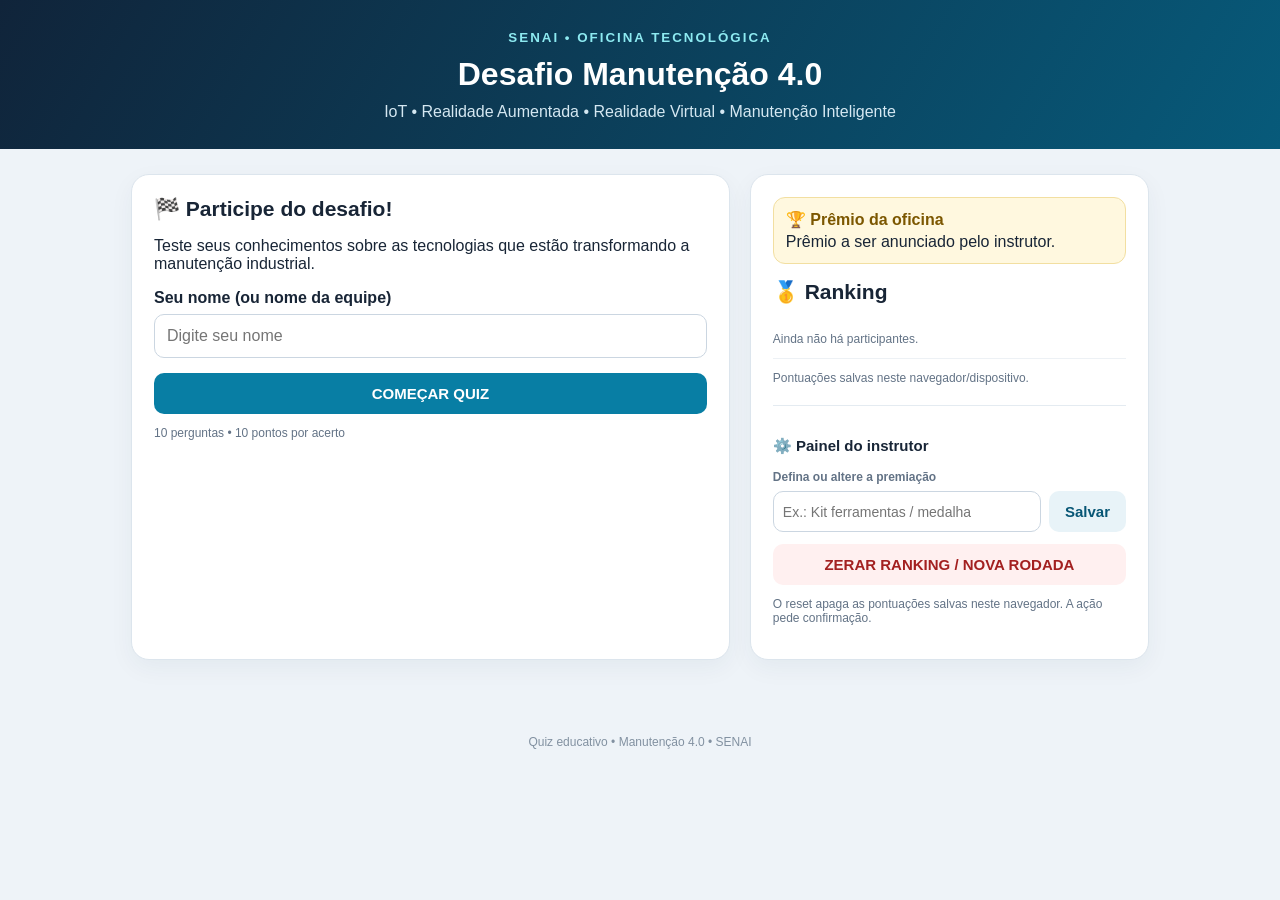
==== index.html @ 4c498d0b "Create index.html" ====
<!DOCTYPE html>
<html lang="pt-BR">
<head>
<meta charset="UTF-8">
<meta name="viewport" content="width=device-width, initial-scale=1">
<title>Quiz SENAI • Manutenção 4.0</title>
<style>
*{box-sizing:border-box}body{margin:0;background:#eef3f8;font-family:Arial,sans-serif;color:#182536}
header{background:linear-gradient(120deg,#10243a,#075a7a);color:white;padding:28px 18px;text-align:center}
header small{color:#8deaf1;letter-spacing:2px;font-weight:bold}h1{margin:10px 0}header p{color:#d5e8f2;margin:0}
main{max-width:1050px;margin:25px auto;padding:0 16px 35px}.layout{display:grid;grid-template-columns:1.5fr 1fr;gap:20px}
.panel{background:white;border:1px solid #dce5ed;border-radius:18px;padding:22px;box-shadow:0 8px 25px #16334a0d}
h2{margin:0 0 16px;font-size:21px}label{display:block;font-weight:bold;margin:12px 0 7px}
input{width:100%;padding:12px;border:1px solid #cbd6e1;border-radius:10px;font-size:16px}
button{border:0;border-radius:10px;padding:12px 16px;font-weight:bold;font-size:15px;cursor:pointer}
button:hover{filter:brightness(.97)}.primary{background:#087ea4;color:white;width:100%;margin-top:15px}
.secondary{background:#e8f3f8;color:#075675}.danger{background:#fff0f0;color:#a32020}
.small{font-size:12px;color:#637386}#quizBox{display:none}.progress{height:9px;background:#e5edf3;border-radius:20px;overflow:hidden;margin:14px 0}
#progressFill{height:100%;width:0;background:linear-gradient(90deg,#087ea4,#22c7d9)}
.question{font-size:20px;font-weight:bold;line-height:1.4;margin:18px 0}.answers{display:grid;gap:10px}
.answer{background:#f5f8fb;border:2px solid #e1e9f0;text-align:left;font-weight:normal;width:100%}
.answer.selected{border-color:#087ea4;background:#e3f6fb}.actions{display:flex;gap:10px;margin-top:15px}
.actions button{flex:1}.scoreBig{font-size:42px;font-weight:900;color:#087ea4;text-align:center;margin:8px}
#leaderboard{padding:0;margin:0;list-style:none}#leaderboard li{display:flex;justify-content:space-between;gap:10px;padding:12px 0;border-bottom:1px solid #edf1f5}
.rank{font-weight:bold;color:#087ea4;min-width:28px}.points{font-weight:bold}.winner{background:#fff8df;border-radius:8px;padding:3px 7px}
.prize{background:#fff8df;border:1px solid #f2dfa1;border-radius:12px;padding:12px;margin-bottom:16px}
.prize strong{display:block;color:#7c5700;margin-bottom:4px}.admin{margin-top:20px;border-top:1px solid #e4ebf1;padding-top:16px}
.admin h3{font-size:15px}.adminRow{display:flex;gap:8px}.adminRow input{font-size:14px;padding:9px}.adminRow button{white-space:nowrap}
.hidden{display:none!important}footer{text-align:center;color:#8291a1;font-size:12px;padding:15px}
@media(max-width:760px){.layout{grid-template-columns:1fr}.panel{padding:18px}}
</style></head><body>
<header><small>SENAI • OFICINA TECNOLÓGICA</small><h1>Desafio Manutenção 4.0</h1>
<p>IoT • Realidade Aumentada • Realidade Virtual • Manutenção Inteligente</p></header>
<main><div class="layout"><section class="panel">
<div id="welcome"><h2>🏁 Participe do desafio!</h2><p>Teste seus conhecimentos sobre as tecnologias que estão transformando a manutenção industrial.</p>
<label for="playerName">Seu nome (ou nome da equipe)</label><input id="playerName" maxlength="40" placeholder="Digite seu nome">
<button class="primary" onclick="startQuiz()">COMEÇAR QUIZ</button><p class="small">10 perguntas • 10 pontos por acerto</p></div>
<div id="quizBox"><div style="display:flex;justify-content:space-between"><b id="questionCounter"></b></div>
<div class="progress"><div id="progressFill"></div></div><div id="questionText" class="question"></div><div id="answerOptions" class="answers"></div>
<button id="nextBtn" class="primary" onclick="nextQuestion()" disabled>PRÓXIMA</button></div>
<div id="resultBox" class="hidden"><h2>🎉 Desafio concluído!</h2><div class="scoreBig" id="finalScore"></div><p id="resultMessage" style="text-align:center"></p>
<button class="primary" onclick="resetPlayerView()">NOVO PARTICIPANTE</button></div>
</section><aside class="panel">
<div class="prize"><strong>🏆 Prêmio da oficina</strong><div id="prizeDisplay">Prêmio a ser anunciado pelo instrutor.</div></div>
<h2>🥇 Ranking</h2><ol id="leaderboard"><li class="small">Ainda não há participantes.</li></ol>
<p class="small">Pontuações salvas neste navegador/dispositivo.</p><div class="admin"><h3>⚙️ Painel do instrutor</h3>
<label class="small" for="prizeInput">Defina ou altere a premiação</label><div class="adminRow"><input id="prizeInput" placeholder="Ex.: Kit ferramentas / medalha"><button class="secondary" onclick="savePrize()">Salvar</button></div>
<button class="danger" style="margin-top:12px;width:100%" onclick="resetRanking()">ZERAR RANKING / NOVA RODADA</button>
<p class="small">O reset apaga as pontuações salvas neste navegador. A ação pede confirmação.</p></div>
</aside></div></main><footer>Quiz educativo • Manutenção 4.0 • SENAI</footer>
<script>
// Banco de questões atualizado com distribuição equilibrada do gabarito (0=A, 1=B, 2=C, 3=D)
const bank=[
["O que caracteriza a Manutenção 4.0?",["Consertar apenas após a quebra","Manutenção apenas em horários fixos","Uso de dados, conectividade e tecnologias digitais","Eliminar profissionais"],2],
["O que é IoT na indústria?",["Ferramenta manual","Conexão de objetos e equipamentos para trocar dados","Rede social para operadores","Sistema sem sensores"],1],
["Aplicação típica de sensores IoT?",["Monitorar vibração e temperatura em tempo real","Pintar máquinas","Substituir proteções","Aumentar consumo"],0],
["O que é manutenção preditiva?",["Após a falha","Troca semanal de todas as peças","Análise de dados para antecipar falhas","Inspeção sem registros"],2],
["Principal característica da RA?",["Substitui o ambiente real por virtual","Sobrepõe informações digitais ao ambiente real","Funciona sem câmera","Só serve para jogos"],1],
["O que diferencia a RV?",["Exibe apenas textos","Não serve para treinamento","É uma planilha","Imersão em ambiente digital simulado"],3],
["Como a RV contribui para formação?",["Simular procedimentos em ambiente controlado","Dispensar segurança","Garantir que máquinas nunca falhem","Substituir todos os cursos"],0],
["Painel recebe vibração e temperatura e alerta anomalias. Isso é:",["Corretiva emergencial","RV sem dados","Monitoramento de condição conectado","Lubrificação manual"],2],
["Vantagem da RA numa intervenção?",["Ocultar informações","Impedir acesso a manuais","Eliminar análise de riscos","Exibir instruções e dados sobre componentes no contexto real"],3],
["Por que registrar dados de manutenção?",["Apoiar decisões, tendências e confiabilidade","Burocracia sem finalidade","Dispensar inspeções","Evitar comunicação"],0],
["Interoperabilidade significa:",["Equipamentos da mesma cor","Sistemas diferentes trocam e utilizam informações","Desligar máquinas da rede","Usar só um fabricante"],1],
["Antes da manutenção, é essencial:",["Começar imediatamente","Ignorar procedimento com pressa","Seguir segurança, análise de riscos e bloqueio aplicável","Confiar apenas no sensor"],2],
["Exemplo de IoT com análise de dados:",["Sensores coletam e sistema analisa tendências/alertas","Anotar sem analisar","Operar sem registros","Ignorar alarmes"],0],
["O que é Gêmeo Digital?",["Cópia física da máquina","Representação digital de ativo/processo alimentada por dados","Desenho sem relação com operação","QR code que substitui a máquina"],1]
];
const KEY="quiz_manutencao40_scores",PRIZE="quiz_manutencao40_prize";
let player="",qs=[],idx=0,score=0,chosen=null;
function scores(){try{return JSON.parse(localStorage.getItem(KEY)||"[]")}catch(e){return []}}
function startQuiz(){player=document.getElementById("playerName").value.trim();if(!player){alert("Digite seu nome.");return}
qs=[...bank].sort(()=>Math.random()-.5).slice(0,10);idx=0;score=0;
welcome.classList.add("hidden");resultBox.classList.add("hidden");quizBox.style.display="block";showQ()}
function showQ(){chosen=null;let q=qs[idx];questionCounter.textContent=`Pergunta ${idx+1}/${qs.length}`;
progressFill.style.width=(idx/qs.length*100)+"%";questionText.textContent=q[0];answerOptions.innerHTML="";
q[1].forEach((a,i)=>{let b=document.createElement("button");b.className="answer";b.textContent=String.fromCharCode(65+i)+") "+a;b.onclick=()=>choose(i);answerOptions.appendChild(b)});
nextBtn.disabled=true;nextBtn.textContent=idx===qs.length-1?"FINALIZAR QUIZ":"PRÓXIMA"}
function choose(i){if(chosen!==null)return;chosen=i;
document.querySelectorAll(".answer").forEach(btn=>btn.classList.remove("selected"));
document.querySelectorAll(".answer")[i].classList.add("selected");
nextBtn.disabled=false}
function nextQuestion(){if(chosen===null)return;
if(chosen===qs[idx][2]){score+=10}
idx++;if(idx<qs.length)showQ();else finish()}
function finish(){quizBox.style.display="none";resultBox.classList.remove("hidden");finalScore.textContent=score+" pontos";
resultMessage.textContent=`Parabéns, ${player}! Você acertou ${score/10} de ${qs.length} perguntas.`;
let s=scores();s.push({name:player,score,date:new Date().toISOString()});localStorage.setItem(KEY,JSON.stringify(s));render()}
function render(){let s=scores().sort((a,b)=>b.score-a.score||a.name.localeCompare(b.name)).slice(0,10);leaderboard.innerHTML="";
if(!s.length){leaderboard.innerHTML='<li class="small">Ainda não há participantes.</li>';return}
s.forEach((x,i)=>{let li=document.createElement("li"),left=document.createElement("span"),nm=document.createElement("strong"),pts=document.createElement("span");
left.innerHTML=`<span class="rank">${i+1}.</span> `;nm.textContent=x.name;if(i===0)nm.className="winner";left.appendChild(nm);pts.className="points";pts.textContent=x.score+" pts";li.append(left,pts);leaderboard.appendChild(li)})}
function savePrize(){let p=prizeInput.value.trim();if(!p){alert("Digite a premiação.");return}localStorage.setItem(PRIZE,p);showPrize();alert("Prêmio salvo!")}
function showPrize(){let p=localStorage.getItem(PRIZE);prizeDisplay.textContent=p||"Prêmio a ser anunciado pelo instrutor.";prizeInput.value=p||""}
function resetRanking(){if(!confirm("Confirma apagar todas as pontuações deste navegador e iniciar nova rodada?"))return;localStorage.removeItem(KEY);render();alert("Ranking zerado!")}
function resetPlayerView(){resultBox.classList.add("hidden");welcome.classList.remove("hidden");playerName.value="";playerName.focus()}
render();showPrize();
</script></body></html>
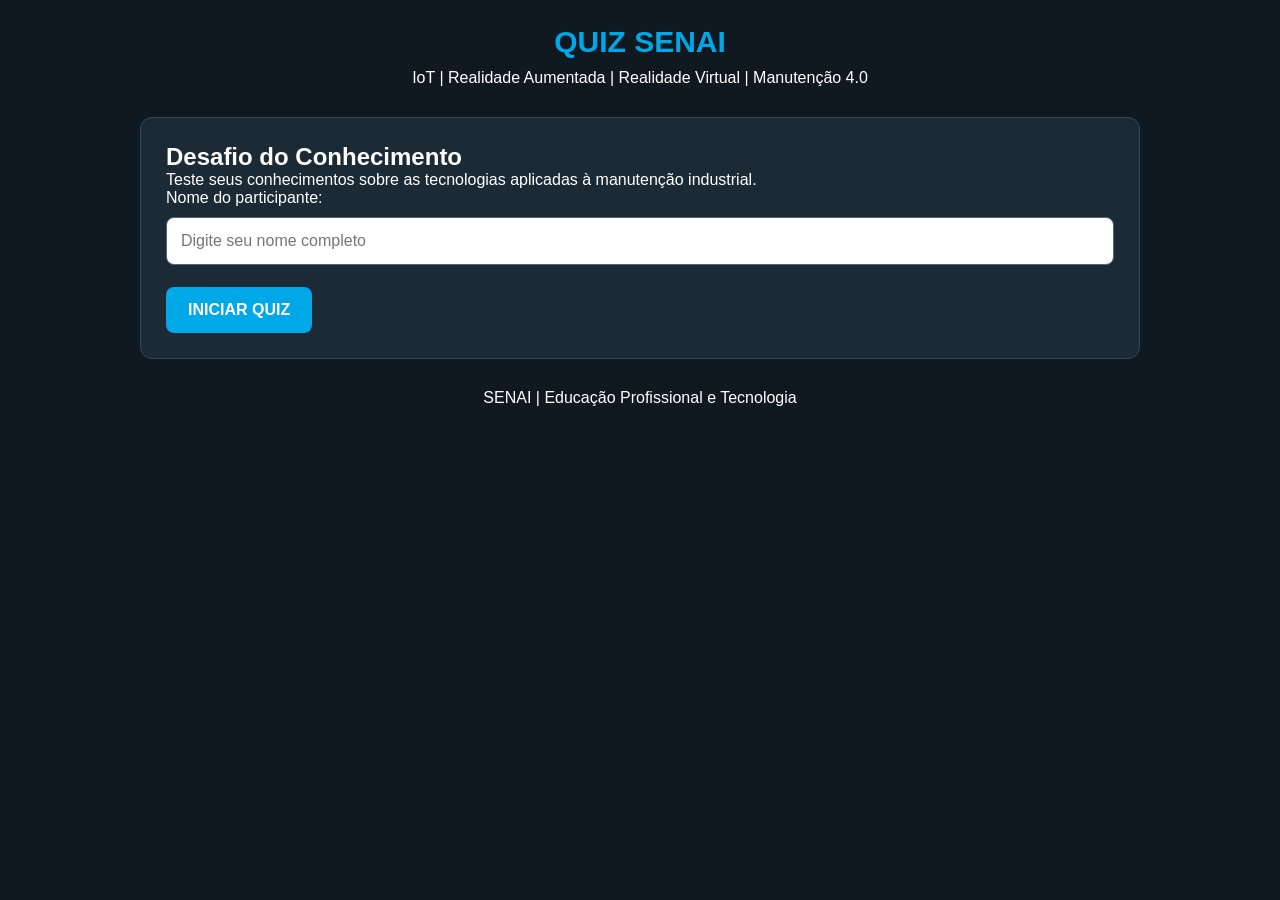
==== commit f76543bc: "Update index.html" ====
--- a/index.html
+++ b/index.html
@@ -1,98 +1,94 @@
+
 <!DOCTYPE html>
 <html lang="pt-BR">
 <head>
-<meta charset="UTF-8">
-<meta name="viewport" content="width=device-width, initial-scale=1">
-<title>Quiz SENAI • Manutenção 4.0</title>
-<style>
-*{box-sizing:border-box}body{margin:0;background:#eef3f8;font-family:Arial,sans-serif;color:#182536}
-header{background:linear-gradient(120deg,#10243a,#075a7a);color:white;padding:28px 18px;text-align:center}
-header small{color:#8deaf1;letter-spacing:2px;font-weight:bold}h1{margin:10px 0}header p{color:#d5e8f2;margin:0}
-main{max-width:1050px;margin:25px auto;padding:0 16px 35px}.layout{display:grid;grid-template-columns:1.5fr 1fr;gap:20px}
-.panel{background:white;border:1px solid #dce5ed;border-radius:18px;padding:22px;box-shadow:0 8px 25px #16334a0d}
-h2{margin:0 0 16px;font-size:21px}label{display:block;font-weight:bold;margin:12px 0 7px}
-input{width:100%;padding:12px;border:1px solid #cbd6e1;border-radius:10px;font-size:16px}
-button{border:0;border-radius:10px;padding:12px 16px;font-weight:bold;font-size:15px;cursor:pointer}
-button:hover{filter:brightness(.97)}.primary{background:#087ea4;color:white;width:100%;margin-top:15px}
-.secondary{background:#e8f3f8;color:#075675}.danger{background:#fff0f0;color:#a32020}
-.small{font-size:12px;color:#637386}#quizBox{display:none}.progress{height:9px;background:#e5edf3;border-radius:20px;overflow:hidden;margin:14px 0}
-#progressFill{height:100%;width:0;background:linear-gradient(90deg,#087ea4,#22c7d9)}
-.question{font-size:20px;font-weight:bold;line-height:1.4;margin:18px 0}.answers{display:grid;gap:10px}
-.answer{background:#f5f8fb;border:2px solid #e1e9f0;text-align:left;font-weight:normal;width:100%}
-.answer.selected{border-color:#087ea4;background:#e3f6fb}.actions{display:flex;gap:10px;margin-top:15px}
-.actions button{flex:1}.scoreBig{font-size:42px;font-weight:900;color:#087ea4;text-align:center;margin:8px}
-#leaderboard{padding:0;margin:0;list-style:none}#leaderboard li{display:flex;justify-content:space-between;gap:10px;padding:12px 0;border-bottom:1px solid #edf1f5}
-.rank{font-weight:bold;color:#087ea4;min-width:28px}.points{font-weight:bold}.winner{background:#fff8df;border-radius:8px;padding:3px 7px}
-.prize{background:#fff8df;border:1px solid #f2dfa1;border-radius:12px;padding:12px;margin-bottom:16px}
-.prize strong{display:block;color:#7c5700;margin-bottom:4px}.admin{margin-top:20px;border-top:1px solid #e4ebf1;padding-top:16px}
-.admin h3{font-size:15px}.adminRow{display:flex;gap:8px}.adminRow input{font-size:14px;padding:9px}.adminRow button{white-space:nowrap}
-.hidden{display:none!important}footer{text-align:center;color:#8291a1;font-size:12px;padding:15px}
-@media(max-width:760px){.layout{grid-template-columns:1fr}.panel{padding:18px}}
-</style></head><body>
-<header><small>SENAI • OFICINA TECNOLÓGICA</small><h1>Desafio Manutenção 4.0</h1>
-<p>IoT • Realidade Aumentada • Realidade Virtual • Manutenção Inteligente</p></header>
-<main><div class="layout"><section class="panel">
-<div id="welcome"><h2>🏁 Participe do desafio!</h2><p>Teste seus conhecimentos sobre as tecnologias que estão transformando a manutenção industrial.</p>
-<label for="playerName">Seu nome (ou nome da equipe)</label><input id="playerName" maxlength="40" placeholder="Digite seu nome">
-<button class="primary" onclick="startQuiz()">COMEÇAR QUIZ</button><p class="small">10 perguntas • 10 pontos por acerto</p></div>
-<div id="quizBox"><div style="display:flex;justify-content:space-between"><b id="questionCounter"></b></div>
-<div class="progress"><div id="progressFill"></div></div><div id="questionText" class="question"></div><div id="answerOptions" class="answers"></div>
-<button id="nextBtn" class="primary" onclick="nextQuestion()" disabled>PRÓXIMA</button></div>
-<div id="resultBox" class="hidden"><h2>🎉 Desafio concluído!</h2><div class="scoreBig" id="finalScore"></div><p id="resultMessage" style="text-align:center"></p>
-<button class="primary" onclick="resetPlayerView()">NOVO PARTICIPANTE</button></div>
-</section><aside class="panel">
-<div class="prize"><strong>🏆 Prêmio da oficina</strong><div id="prizeDisplay">Prêmio a ser anunciado pelo instrutor.</div></div>
-<h2>🥇 Ranking</h2><ol id="leaderboard"><li class="small">Ainda não há participantes.</li></ol>
-<p class="small">Pontuações salvas neste navegador/dispositivo.</p><div class="admin"><h3>⚙️ Painel do instrutor</h3>
-<label class="small" for="prizeInput">Defina ou altere a premiação</label><div class="adminRow"><input id="prizeInput" placeholder="Ex.: Kit ferramentas / medalha"><button class="secondary" onclick="savePrize()">Salvar</button></div>
-<button class="danger" style="margin-top:12px;width:100%" onclick="resetRanking()">ZERAR RANKING / NOVA RODADA</button>
-<p class="small">O reset apaga as pontuações salvas neste navegador. A ação pede confirmação.</p></div>
-</aside></div></main><footer>Quiz educativo • Manutenção 4.0 • SENAI</footer>
-<script>
-// Banco de questões atualizado com distribuição equilibrada do gabarito (0=A, 1=B, 2=C, 3=D)
-const bank=[
-["O que caracteriza a Manutenção 4.0?",["Consertar apenas após a quebra","Manutenção apenas em horários fixos","Uso de dados, conectividade e tecnologias digitais","Eliminar profissionais"],2],
-["O que é IoT na indústria?",["Ferramenta manual","Conexão de objetos e equipamentos para trocar dados","Rede social para operadores","Sistema sem sensores"],1],
-["Aplicação típica de sensores IoT?",["Monitorar vibração e temperatura em tempo real","Pintar máquinas","Substituir proteções","Aumentar consumo"],0],
-["O que é manutenção preditiva?",["Após a falha","Troca semanal de todas as peças","Análise de dados para antecipar falhas","Inspeção sem registros"],2],
-["Principal característica da RA?",["Substitui o ambiente real por virtual","Sobrepõe informações digitais ao ambiente real","Funciona sem câmera","Só serve para jogos"],1],
-["O que diferencia a RV?",["Exibe apenas textos","Não serve para treinamento","É uma planilha","Imersão em ambiente digital simulado"],3],
-["Como a RV contribui para formação?",["Simular procedimentos em ambiente controlado","Dispensar segurança","Garantir que máquinas nunca falhem","Substituir todos os cursos"],0],
-["Painel recebe vibração e temperatura e alerta anomalias. Isso é:",["Corretiva emergencial","RV sem dados","Monitoramento de condição conectado","Lubrificação manual"],2],
-["Vantagem da RA numa intervenção?",["Ocultar informações","Impedir acesso a manuais","Eliminar análise de riscos","Exibir instruções e dados sobre componentes no contexto real"],3],
-["Por que registrar dados de manutenção?",["Apoiar decisões, tendências e confiabilidade","Burocracia sem finalidade","Dispensar inspeções","Evitar comunicação"],0],
-["Interoperabilidade significa:",["Equipamentos da mesma cor","Sistemas diferentes trocam e utilizam informações","Desligar máquinas da rede","Usar só um fabricante"],1],
-["Antes da manutenção, é essencial:",["Começar imediatamente","Ignorar procedimento com pressa","Seguir segurança, análise de riscos e bloqueio aplicável","Confiar apenas no sensor"],2],
-["Exemplo de IoT com análise de dados:",["Sensores coletam e sistema analisa tendências/alertas","Anotar sem analisar","Operar sem registros","Ignorar alarmes"],0],
-["O que é Gêmeo Digital?",["Cópia física da máquina","Representação digital de ativo/processo alimentada por dados","Desenho sem relação com operação","QR code que substitui a máquina"],1]
-];
-const KEY="quiz_manutencao40_scores",PRIZE="quiz_manutencao40_prize";
-let player="",qs=[],idx=0,score=0,chosen=null;
-function scores(){try{return JSON.parse(localStorage.getItem(KEY)||"[]")}catch(e){return []}}
-function startQuiz(){player=document.getElementById("playerName").value.trim();if(!player){alert("Digite seu nome.");return}
-qs=[...bank].sort(()=>Math.random()-.5).slice(0,10);idx=0;score=0;
-welcome.classList.add("hidden");resultBox.classList.add("hidden");quizBox.style.display="block";showQ()}
-function showQ(){chosen=null;let q=qs[idx];questionCounter.textContent=`Pergunta ${idx+1}/${qs.length}`;
-progressFill.style.width=(idx/qs.length*100)+"%";questionText.textContent=q[0];answerOptions.innerHTML="";
-q[1].forEach((a,i)=>{let b=document.createElement("button");b.className="answer";b.textContent=String.fromCharCode(65+i)+") "+a;b.onclick=()=>choose(i);answerOptions.appendChild(b)});
-nextBtn.disabled=true;nextBtn.textContent=idx===qs.length-1?"FINALIZAR QUIZ":"PRÓXIMA"}
-function choose(i){if(chosen!==null)return;chosen=i;
-document.querySelectorAll(".answer").forEach(btn=>btn.classList.remove("selected"));
-document.querySelectorAll(".answer")[i].classList.add("selected");
-nextBtn.disabled=false}
-function nextQuestion(){if(chosen===null)return;
-if(chosen===qs[idx][2]){score+=10}
-idx++;if(idx<qs.length)showQ();else finish()}
-function finish(){quizBox.style.display="none";resultBox.classList.remove("hidden");finalScore.textContent=score+" pontos";
-resultMessage.textContent=`Parabéns, ${player}! Você acertou ${score/10} de ${qs.length} perguntas.`;
-let s=scores();s.push({name:player,score,date:new Date().toISOString()});localStorage.setItem(KEY,JSON.stringify(s));render()}
-function render(){let s=scores().sort((a,b)=>b.score-a.score||a.name.localeCompare(b.name)).slice(0,10);leaderboard.innerHTML="";
-if(!s.length){leaderboard.innerHTML='<li class="small">Ainda não há participantes.</li>';return}
-s.forEach((x,i)=>{let li=document.createElement("li"),left=document.createElement("span"),nm=document.createElement("strong"),pts=document.createElement("span");
-left.innerHTML=`<span class="rank">${i+1}.</span> `;nm.textContent=x.name;if(i===0)nm.className="winner";left.appendChild(nm);pts.className="points";pts.textContent=x.score+" pts";li.append(left,pts);leaderboard.appendChild(li)})}
-function savePrize(){let p=prizeInput.value.trim();if(!p){alert("Digite a premiação.");return}localStorage.setItem(PRIZE,p);showPrize();alert("Prêmio salvo!")}
-function showPrize(){let p=localStorage.getItem(PRIZE);prizeDisplay.textContent=p||"Prêmio a ser anunciado pelo instrutor.";prizeInput.value=p||""}
-function resetRanking(){if(!confirm("Confirma apagar todas as pontuações deste navegador e iniciar nova rodada?"))return;localStorage.removeItem(KEY);render();alert("Ranking zerado!")}
-function resetPlayerView(){resultBox.classList.add("hidden");welcome.classList.remove("hidden");playerName.value="";playerName.focus()}
-render();showPrize();
-</script></body></html>
+    <meta charset="UTF-8">
+    <meta name="viewport" content="width=device-width, initial-scale=1.0">
+
+    <title>Quiz SENAI - Manutenção 4.0</title>
+
+    <link rel="stylesheet" href="style.css">
+</head>
+
+<body>
+
+    <main class="container">
+
+        <header class="cabecalho">
+            <h1>QUIZ SENAI</h1>
+            <p>IoT | Realidade Aumentada | Realidade Virtual | Manutenção 4.0</p>
+        </header>
+
+        <!-- ÁREA INICIAL -->
+        <section id="welcome" class="card">
+
+            <h2>Desafio do Conhecimento</h2>
+
+            <p>
+                Teste seus conhecimentos sobre as tecnologias
+                aplicadas à manutenção industrial.
+            </p>
+
+            <label for="participantName">Nome do participante:</label>
+
+            <input
+                type="text"
+                id="participantName"
+                placeholder="Digite seu nome completo"
+                maxlength="80"
+                autocomplete="name"
+            >
+
+            <button id="startQuizBtn">
+                INICIAR QUIZ
+            </button>
+
+        </section>
+
+        <!-- ÁREA DAS PERGUNTAS -->
+        <section id="quizBox" class="card" style="display:none;">
+
+            <h2 id="questionCounter">Pergunta 1 de 10</h2>
+
+            <div class="barra-progresso">
+                <div id="progressBar"></div>
+            </div>
+
+            <h3 id="questionText"></h3>
+
+            <div id="alternatives"></div>
+
+            <button id="nextBtn">
+                PRÓXIMA PERGUNTA
+            </button>
+
+            <button id="finishBtn" style="display:none;">
+                FINALIZAR QUIZ
+            </button>
+
+        </section>
+
+        <!-- RESULTADO FINAL -->
+        <section id="resultBox" class="card" style="display:none;">
+
+            <h2>Resultado Final</h2>
+
+            <p id="resultText" class="resultado"></p>
+
+            <p>
+                Obrigado por participar do desafio
+                SENAI Manutenção 4.0!
+            </p>
+
+        </section>
+
+        <footer style="text-align:center; margin-top:30px;">
+            <p>SENAI | Educação Profissional e Tecnologia</p>
+        </footer>
+
+    </main>
+
+    <script src="script.js"></script>
+
+</body>
+</html>
--- a/style.css
+++ b/style.css
@@ -0,0 +1,116 @@
+
+* {
+    box-sizing: border-box;
+    margin: 0;
+    padding: 0;
+}
+
+body {
+    font-family: Arial, sans-serif;
+    background: #101820;
+    color: #ffffff;
+    min-height: 100vh;
+    padding: 25px;
+}
+
+.container {
+    width: 100%;
+    max-width: 1000px;
+    margin: 0 auto;
+}
+
+.cabecalho {
+    text-align: center;
+    margin-bottom: 30px;
+}
+
+.cabecalho h1 {
+    color: #00a8e8;
+    font-size: 30px;
+    margin-bottom: 10px;
+}
+
+.card {
+    background: #1c2a36;
+    border: 1px solid #34495e;
+    border-radius: 12px;
+    padding: 25px;
+    margin-bottom: 20px;
+}
+
+input, select {
+    width: 100%;
+    padding: 14px;
+    border-radius: 8px;
+    border: 1px solid #526575;
+    background: #ffffff;
+    color: #17212b;
+    font-size: 16px;
+    margin: 10px 0;
+}
+
+button {
+    background: #00a8e8;
+    color: #ffffff;
+    border: none;
+    padding: 14px 22px;
+    border-radius: 8px;
+    font-size: 16px;
+    font-weight: bold;
+    cursor: pointer;
+    margin-top: 12px;
+}
+
+button:hover {
+    background: #008ac2;
+}
+
+.alternativa {
+    display: block;
+    background: #263746;
+    padding: 15px;
+    margin: 10px 0;
+    border-radius: 8px;
+    cursor: pointer;
+}
+
+.alternativa:hover {
+    background: #344e63;
+}
+
+.resultado {
+    text-align: center;
+    font-size: 24px;
+    color: #00d084;
+    font-weight: bold;
+}
+
+table {
+    width: 100%;
+    border-collapse: collapse;
+    margin-top: 15px;
+}
+
+th, td {
+    padding: 12px;
+    text-align: left;
+    border-bottom: 1px solid #526575;
+}
+
+th {
+    color: #00a8e8;
+}
+
+@media (max-width: 600px) {
+    body {
+        padding: 12px;
+    }
+
+    .cabecalho h1 {
+        font-size: 23px;
+    }
+
+    .card {
+        padding: 16px;
+    }
+}
